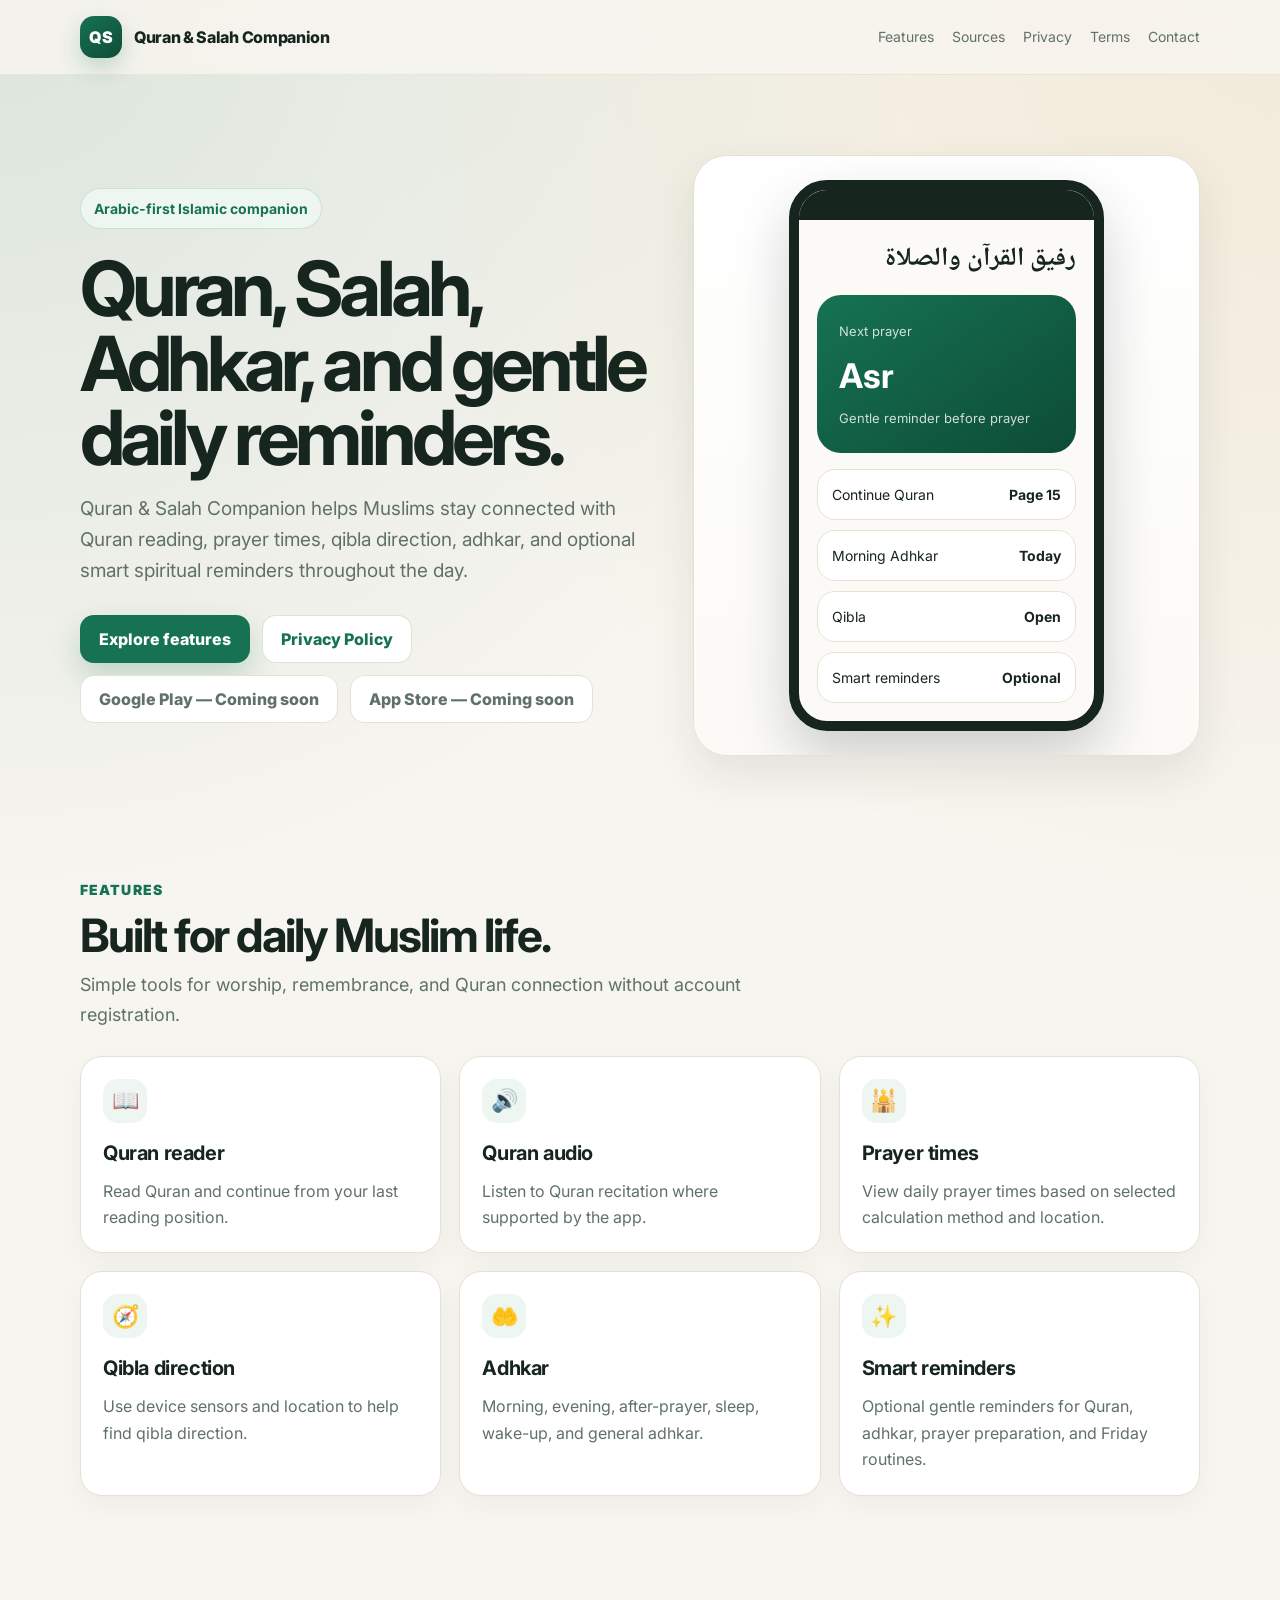
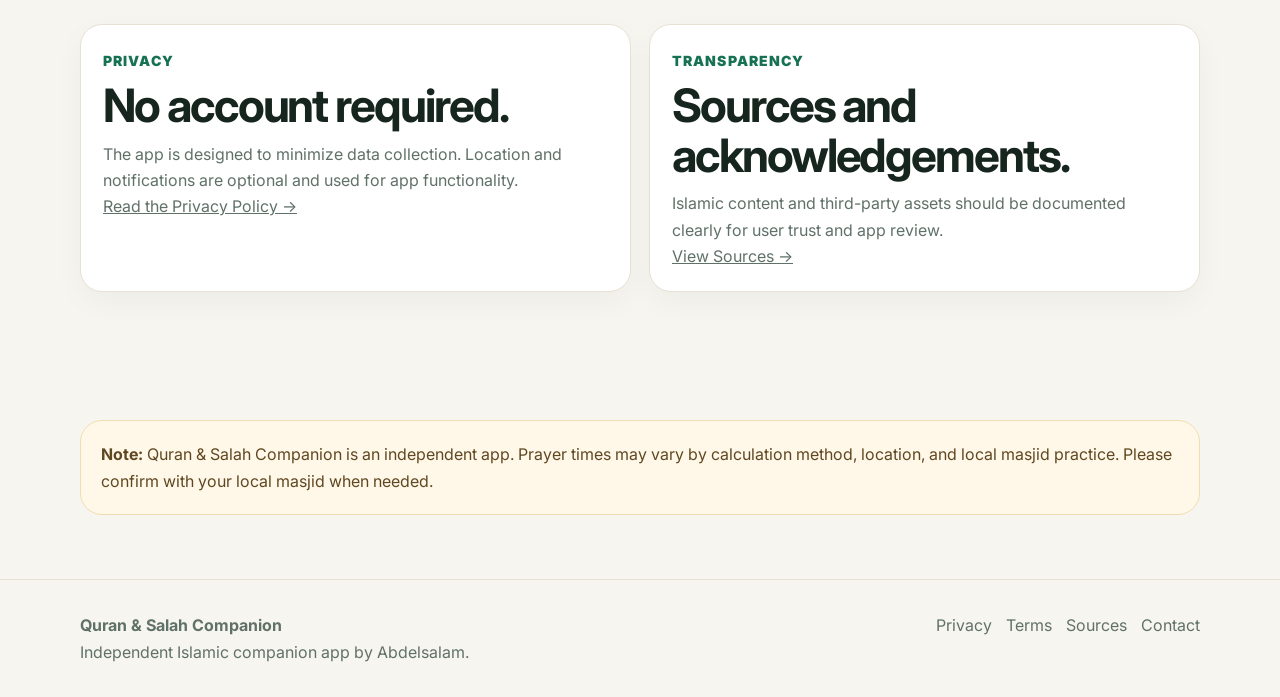
==== index.html @ 7e72a8ad "Add website pages" ====
<!doctype html>
<html lang="en">
<head>
  <meta charset="utf-8">
  <meta name="viewport" content="width=device-width, initial-scale=1">
  <title>Quran & Salah Companion</title>
  <meta name="description" content="Quran, prayer times, qibla, adhkar, adhan reminders, and smart Islamic reminders.">
  <link rel="preconnect" href="https://fonts.googleapis.com">
  <link rel="preconnect" href="https://fonts.gstatic.com" crossorigin>
  <link href="https://fonts.googleapis.com/css2?family=Inter:wght@400;600;700;800;900&family=Noto+Naskh+Arabic:wght@400;600;700&display=swap" rel="stylesheet">
  <link rel="stylesheet" href="assets/styles.css">
</head>
<body>
<header class="site-header">
  <div class="container nav">
    <a class="brand" href="index.html" aria-label="Quran & Salah Companion home">
      <span class="logo">QS</span>
      <span>Quran & Salah Companion</span>
    </a>
    <nav class="nav-links" aria-label="Main navigation">
      <a href="index.html#features">Features</a>
      <a href="sources.html">Sources</a>
      <a href="privacy.html">Privacy</a>
      <a href="terms.html">Terms</a>
      <a href="contact.html">Contact</a>
    </nav>
  </div>
</header>

<main>
  <section class="hero">
    <div class="container hero-grid">
      <div>
        <span class="badge">Arabic-first Islamic companion</span>
        <h1>Quran, Salah, Adhkar, and gentle daily reminders.</h1>
        <p class="lead">Quran & Salah Companion helps Muslims stay connected with Quran reading, prayer times, qibla direction, adhkar, and optional smart spiritual reminders throughout the day.</p>
        <div class="actions">
          <a class="button primary" href="#features">Explore features</a>
          <a class="button secondary" href="privacy.html">Privacy Policy</a>
          <span class="button disabled">Google Play — Coming soon</span>
          <span class="button disabled">App Store — Coming soon</span>
        </div>
      </div>
      <div class="hero-card" aria-label="App preview illustration">
        <div class="phone">
          <div class="phone-top"></div>
          <div class="app-screen">
            <p class="ar-title">رفيق القرآن والصلاة</p>
            <div class="prayer-card">
              <span>Next prayer</span>
              <strong>Asr</strong>
              <span>Gentle reminder before prayer</span>
            </div>
            <div class="mini-list">
              <div class="mini-item"><span>Continue Quran</span><strong>Page 15</strong></div>
              <div class="mini-item"><span>Morning Adhkar</span><strong>Today</strong></div>
              <div class="mini-item"><span>Qibla</span><strong>Open</strong></div>
              <div class="mini-item"><span>Smart reminders</span><strong>Optional</strong></div>
            </div>
          </div>
        </div>
      </div>
    </div>
  </section>

  <section id="features" class="section">
    <div class="container">
      <div class="section-head">
        <span class="eyebrow">Features</span>
        <h2>Built for daily Muslim life.</h2>
        <p>Simple tools for worship, remembrance, and Quran connection without account registration.</p>
      </div>
      <div class="grid features">
        <article class="card"><div class="icon">📖</div><h3>Quran reader</h3><p>Read Quran and continue from your last reading position.</p></article>
        <article class="card"><div class="icon">🔊</div><h3>Quran audio</h3><p>Listen to Quran recitation where supported by the app.</p></article>
        <article class="card"><div class="icon">🕌</div><h3>Prayer times</h3><p>View daily prayer times based on selected calculation method and location.</p></article>
        <article class="card"><div class="icon">🧭</div><h3>Qibla direction</h3><p>Use device sensors and location to help find qibla direction.</p></article>
        <article class="card"><div class="icon">🤲</div><h3>Adhkar</h3><p>Morning, evening, after-prayer, sleep, wake-up, and general adhkar.</p></article>
        <article class="card"><div class="icon">✨</div><h3>Smart reminders</h3><p>Optional gentle reminders for Quran, adhkar, prayer preparation, and Friday routines.</p></article>
      </div>
    </div>
  </section>

  <section class="section">
    <div class="container split">
      <div class="card">
        <span class="eyebrow">Privacy</span>
        <h2>No account required.</h2>
        <p>The app is designed to minimize data collection. Location and notifications are optional and used for app functionality.</p>
        <p><a href="privacy.html">Read the Privacy Policy →</a></p>
      </div>
      <div class="card">
        <span class="eyebrow">Transparency</span>
        <h2>Sources and acknowledgements.</h2>
        <p>Islamic content and third-party assets should be documented clearly for user trust and app review.</p>
        <p><a href="sources.html">View Sources →</a></p>
      </div>
    </div>
  </section>

  <section class="section">
    <div class="container notice">
      <strong>Note:</strong> Quran & Salah Companion is an independent app. Prayer times may vary by calculation method, location, and local masjid practice. Please confirm with your local masjid when needed.
    </div>
  </section>
</main>

<footer class="site-footer">
  <div class="container footer-grid">
    <div>
      <strong>Quran & Salah Companion</strong><br>
      <span>Independent Islamic companion app by Abdelsalam.</span>
    </div>
    <div class="footer-links">
      <a href="privacy.html">Privacy</a>
      <a href="terms.html">Terms</a>
      <a href="sources.html">Sources</a>
      <a href="contact.html">Contact</a>
    </div>
  </div>
</footer>
</body>
</html>
---- assets/styles.css ----
:root {
  --bg: #f7f5ef;
  --card: #ffffff;
  --text: #17251f;
  --muted: #607168;
  --line: #e7e1d4;
  --accent: #167253;
  --accent-2: #d7a84f;
  --soft: #eef6f1;
  --shadow: 0 18px 45px rgba(23, 37, 31, 0.09);
  --radius: 22px;
}

* {
  box-sizing: border-box;
}

html {
  scroll-behavior: smooth;
}

body {
  margin: 0;
  font-family: Inter, system-ui, -apple-system, BlinkMacSystemFont, "Segoe UI", sans-serif;
  background:
    radial-gradient(circle at top left, rgba(22,114,83,.12), transparent 35%),
    radial-gradient(circle at top right, rgba(215,168,79,.14), transparent 35%),
    var(--bg);
  color: var(--text);
  line-height: 1.65;
}

a {
  color: inherit;
}

.container {
  width: min(1120px, calc(100% - 40px));
  margin: 0 auto;
}

.site-header {
  position: sticky;
  top: 0;
  z-index: 50;
  background: rgba(247, 245, 239, 0.84);
  backdrop-filter: blur(14px);
  border-bottom: 1px solid rgba(231, 225, 212, 0.8);
}

.nav {
  height: 74px;
  display: flex;
  align-items: center;
  justify-content: space-between;
  gap: 22px;
}

.brand {
  display: flex;
  align-items: center;
  gap: 12px;
  text-decoration: none;
  font-weight: 800;
  letter-spacing: -0.02em;
}

.logo {
  width: 42px;
  height: 42px;
  border-radius: 14px;
  display: grid;
  place-items: center;
  color: white;
  background: linear-gradient(145deg, var(--accent), #0f4d39);
  box-shadow: 0 10px 22px rgba(22, 114, 83, .22);
  font-weight: 900;
}

.nav-links {
  display: flex;
  align-items: center;
  gap: 18px;
  font-size: 14px;
  color: var(--muted);
}

.nav-links a {
  text-decoration: none;
}

.nav-links a:hover {
  color: var(--accent);
}

.hero {
  padding: 80px 0 56px;
}

.hero-grid {
  display: grid;
  grid-template-columns: 1.06fr .94fr;
  gap: 42px;
  align-items: center;
}

.badge {
  display: inline-flex;
  align-items: center;
  gap: 8px;
  background: var(--soft);
  color: var(--accent);
  padding: 8px 13px;
  border: 1px solid rgba(22,114,83,.16);
  border-radius: 999px;
  font-size: 14px;
  font-weight: 700;
}

h1 {
  margin: 22px 0 18px;
  font-size: clamp(42px, 7vw, 76px);
  line-height: .98;
  letter-spacing: -0.065em;
}

.lead {
  max-width: 660px;
  color: var(--muted);
  font-size: 19px;
  margin: 0 0 28px;
}

.actions {
  display: flex;
  gap: 12px;
  flex-wrap: wrap;
  align-items: center;
}

.button {
  display: inline-flex;
  align-items: center;
  justify-content: center;
  min-height: 48px;
  padding: 0 18px;
  border-radius: 14px;
  text-decoration: none;
  font-weight: 800;
  border: 1px solid transparent;
}

.button.primary {
  color: white;
  background: var(--accent);
  box-shadow: 0 14px 30px rgba(22, 114, 83, .22);
}

.button.secondary {
  color: var(--accent);
  background: white;
  border-color: rgba(22,114,83,.18);
}

.button.disabled {
  color: var(--muted);
  background: #fff;
  border-color: var(--line);
  cursor: default;
}

.hero-card {
  background: linear-gradient(180deg, #ffffff, #fbfaf7);
  border: 1px solid var(--line);
  box-shadow: var(--shadow);
  border-radius: 34px;
  padding: 24px;
  min-height: 540px;
  position: relative;
  overflow: hidden;
}

.phone {
  margin: 0 auto;
  width: min(315px, 100%);
  border: 10px solid #17251f;
  border-radius: 38px;
  background: #fbfaf7;
  box-shadow: 0 25px 55px rgba(23,37,31,.2);
  overflow: hidden;
}

.phone-top {
  height: 30px;
  background: #17251f;
}

.app-screen {
  padding: 18px;
}

.ar-title {
  font-family: "Noto Naskh Arabic", "Amiri", serif;
  direction: rtl;
  font-size: 26px;
  font-weight: 700;
  margin: 0 0 14px;
}

.prayer-card {
  background: linear-gradient(145deg, #167253, #0d4c37);
  color: white;
  border-radius: 24px;
  padding: 22px;
}

.prayer-card span {
  opacity: .8;
  font-size: 13px;
}

.prayer-card strong {
  display: block;
  font-size: 34px;
  margin-top: 5px;
}

.mini-list {
  display: grid;
  gap: 10px;
  margin-top: 16px;
}

.mini-item {
  background: #fff;
  border: 1px solid var(--line);
  border-radius: 18px;
  padding: 13px 14px;
  display: flex;
  justify-content: space-between;
  gap: 10px;
  color: var(--text);
  font-size: 14px;
}

.section {
  padding: 64px 0;
}

.section-head {
  max-width: 760px;
  margin-bottom: 26px;
}

.eyebrow {
  color: var(--accent);
  font-weight: 900;
  font-size: 14px;
  letter-spacing: .08em;
  text-transform: uppercase;
}

h2 {
  margin: 8px 0 10px;
  font-size: clamp(30px, 4vw, 46px);
  line-height: 1.08;
  letter-spacing: -0.045em;
}

.section-head p {
  color: var(--muted);
  font-size: 18px;
  margin: 0;
}

.grid {
  display: grid;
  gap: 18px;
}

.grid.features {
  grid-template-columns: repeat(3, 1fr);
}

.card {
  background: var(--card);
  border: 1px solid var(--line);
  border-radius: var(--radius);
  padding: 22px;
  box-shadow: 0 10px 30px rgba(23,37,31,.04);
}

.icon {
  width: 44px;
  height: 44px;
  border-radius: 15px;
  display: grid;
  place-items: center;
  background: var(--soft);
  color: var(--accent);
  font-size: 22px;
  margin-bottom: 14px;
}

.card h3 {
  margin: 0 0 8px;
  font-size: 20px;
  letter-spacing: -0.02em;
}

.card p {
  margin: 0;
  color: var(--muted);
}

.split {
  display: grid;
  grid-template-columns: 1fr 1fr;
  gap: 18px;
}

.notice {
  background: #fff8e8;
  border: 1px solid #f1ddb1;
  color: #5f4721;
  border-radius: var(--radius);
  padding: 20px;
}

.page {
  padding: 58px 0 80px;
}

.page-card {
  background: white;
  border: 1px solid var(--line);
  border-radius: 28px;
  box-shadow: var(--shadow);
  padding: min(42px, 7vw);
}

.page-card h1 {
  font-size: clamp(34px, 6vw, 54px);
  letter-spacing: -0.05em;
}

.page-card h2 {
  font-size: 28px;
  margin-top: 34px;
}

.page-card p,
.page-card li {
  color: var(--muted);
}

.page-card strong {
  color: var(--text);
}

.table {
  width: 100%;
  border-collapse: collapse;
  overflow: hidden;
  border-radius: 16px;
}

.table th,
.table td {
  border-bottom: 1px solid var(--line);
  text-align: left;
  padding: 13px;
  vertical-align: top;
}

.table th {
  background: var(--soft);
  color: var(--accent);
}

.site-footer {
  border-top: 1px solid var(--line);
  padding: 32px 0;
  color: var(--muted);
}

.footer-grid {
  display: flex;
  justify-content: space-between;
  gap: 20px;
  flex-wrap: wrap;
}

.footer-links {
  display: flex;
  gap: 14px;
  flex-wrap: wrap;
}

.footer-links a {
  text-decoration: none;
}

.rtl {
  direction: rtl;
  font-family: "Noto Naskh Arabic", "Amiri", serif;
}

@media (max-width: 860px) {
  .nav {
    height: auto;
    padding: 16px 0;
    align-items: flex-start;
  }

  .nav-links {
    display: none;
  }

  .hero {
    padding-top: 48px;
  }

  .hero-grid,
  .split {
    grid-template-columns: 1fr;
  }

  .grid.features {
    grid-template-columns: 1fr;
  }

  .hero-card {
    min-height: auto;
  }
}
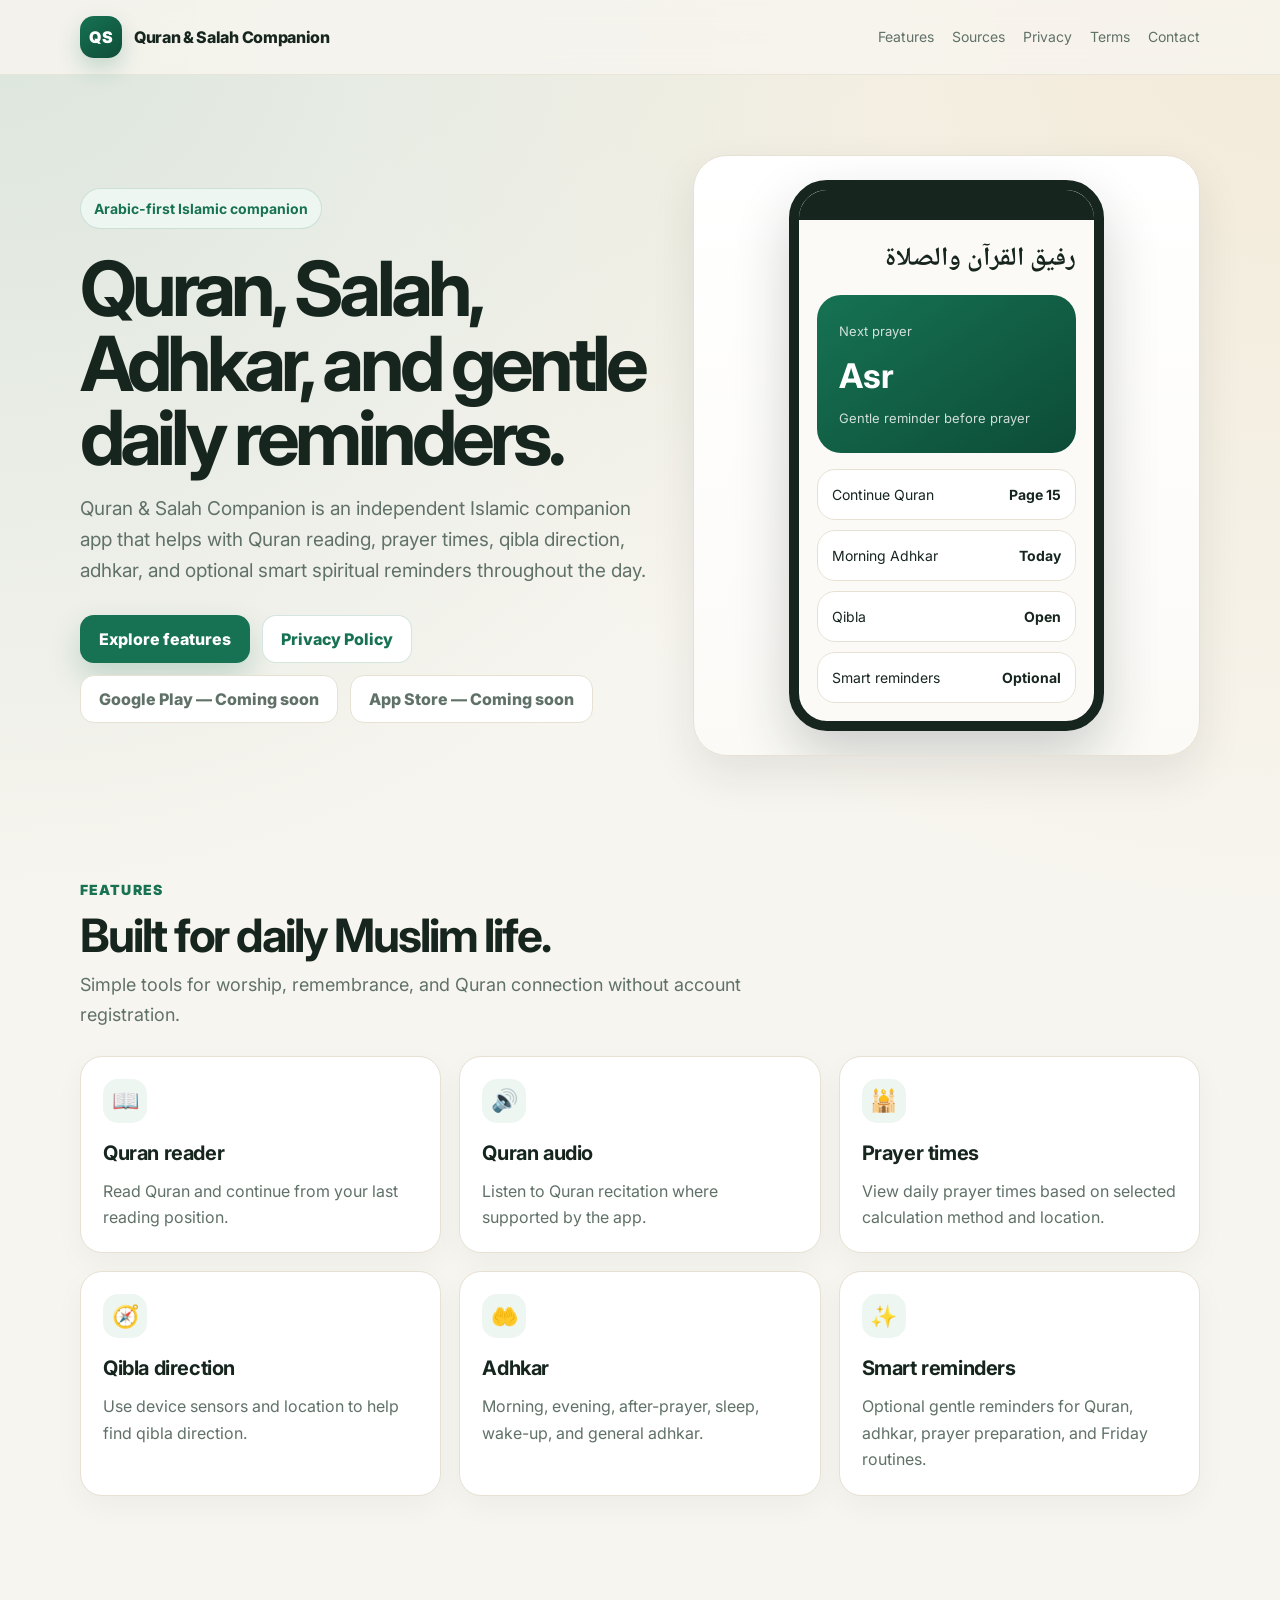
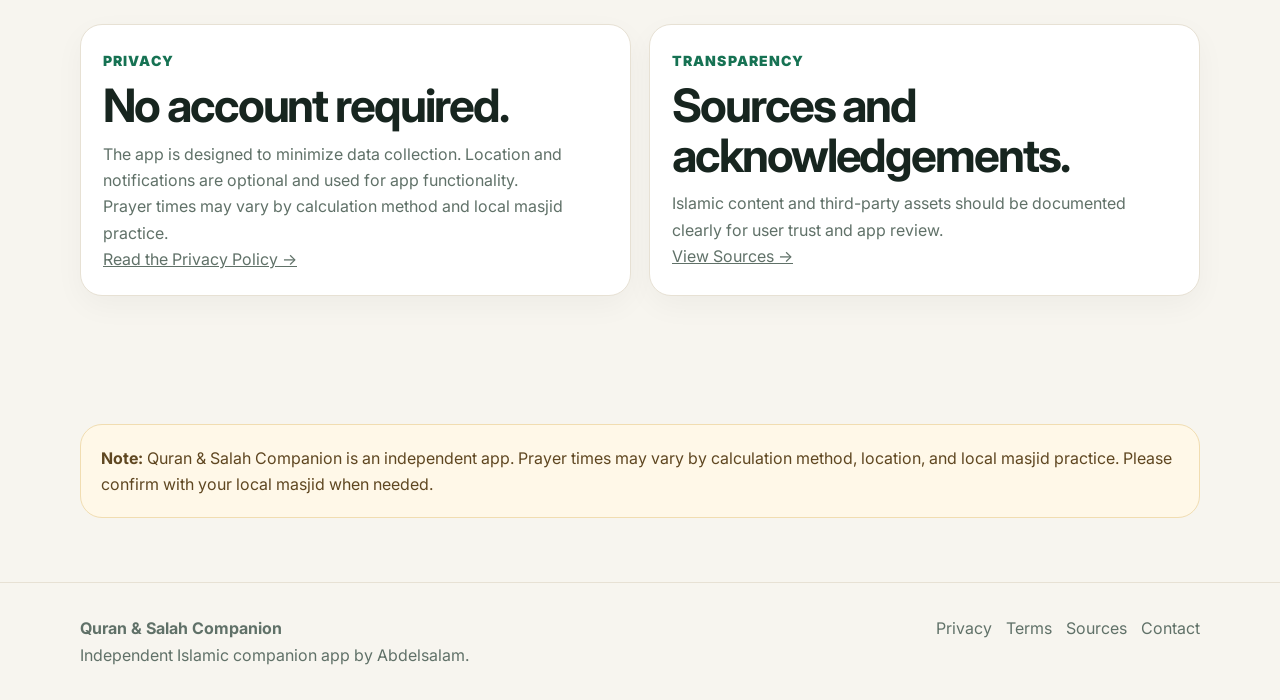
==== commit e10528d1: "Refine static support site for Google Play readiness" ====
--- a/index.html
+++ b/index.html
@@ -4,7 +4,7 @@
   <meta charset="utf-8">
   <meta name="viewport" content="width=device-width, initial-scale=1">
   <title>Quran & Salah Companion</title>
-  <meta name="description" content="Quran, prayer times, qibla, adhkar, adhan reminders, and smart Islamic reminders.">
+  <meta name="description" content="Independent Islamic companion app for Quran reading, prayer times, qibla direction, adhkar, and optional reminders.">
   <link rel="preconnect" href="https://fonts.googleapis.com">
   <link rel="preconnect" href="https://fonts.gstatic.com" crossorigin>
   <link href="https://fonts.googleapis.com/css2?family=Inter:wght@400;600;700;800;900&family=Noto+Naskh+Arabic:wght@400;600;700&display=swap" rel="stylesheet">
@@ -33,7 +33,7 @@
       <div>
         <span class="badge">Arabic-first Islamic companion</span>
         <h1>Quran, Salah, Adhkar, and gentle daily reminders.</h1>
-        <p class="lead">Quran & Salah Companion helps Muslims stay connected with Quran reading, prayer times, qibla direction, adhkar, and optional smart spiritual reminders throughout the day.</p>
+        <p class="lead">Quran & Salah Companion is an independent Islamic companion app that helps with Quran reading, prayer times, qibla direction, adhkar, and optional smart spiritual reminders throughout the day.</p>
         <div class="actions">
           <a class="button primary" href="#features">Explore features</a>
           <a class="button secondary" href="privacy.html">Privacy Policy</a>
@@ -87,6 +87,7 @@
         <span class="eyebrow">Privacy</span>
         <h2>No account required.</h2>
         <p>The app is designed to minimize data collection. Location and notifications are optional and used for app functionality.</p>
+        <p>Prayer times may vary by calculation method and local masjid practice.</p>
         <p><a href="privacy.html">Read the Privacy Policy →</a></p>
       </div>
       <div class="card">
--- a/assets/styles.css
+++ b/assets/styles.css
@@ -35,6 +35,14 @@
   color: inherit;
 }
 
+a:focus-visible,
+button:focus-visible,
+[role="button"]:focus-visible {
+  outline: 3px solid rgba(22, 114, 83, 0.35);
+  outline-offset: 3px;
+  border-radius: 10px;
+}
+
 .container {
   width: min(1120px, calc(100% - 40px));
   margin: 0 auto;
@@ -366,6 +374,11 @@
   border-radius: 16px;
 }
 
+.page-card .table {
+  display: block;
+  overflow-x: auto;
+}
+
 .table th,
 .table td {
   border-bottom: 1px solid var(--line);
@@ -415,7 +428,14 @@
   }
 
   .nav-links {
-    display: none;
+    display: flex;
+    flex-wrap: wrap;
+    justify-content: flex-end;
+    row-gap: 8px;
+    column-gap: 14px;
+    text-align: right;
+    max-width: 60%;
+    font-size: 13px;
   }
 
   .hero {
